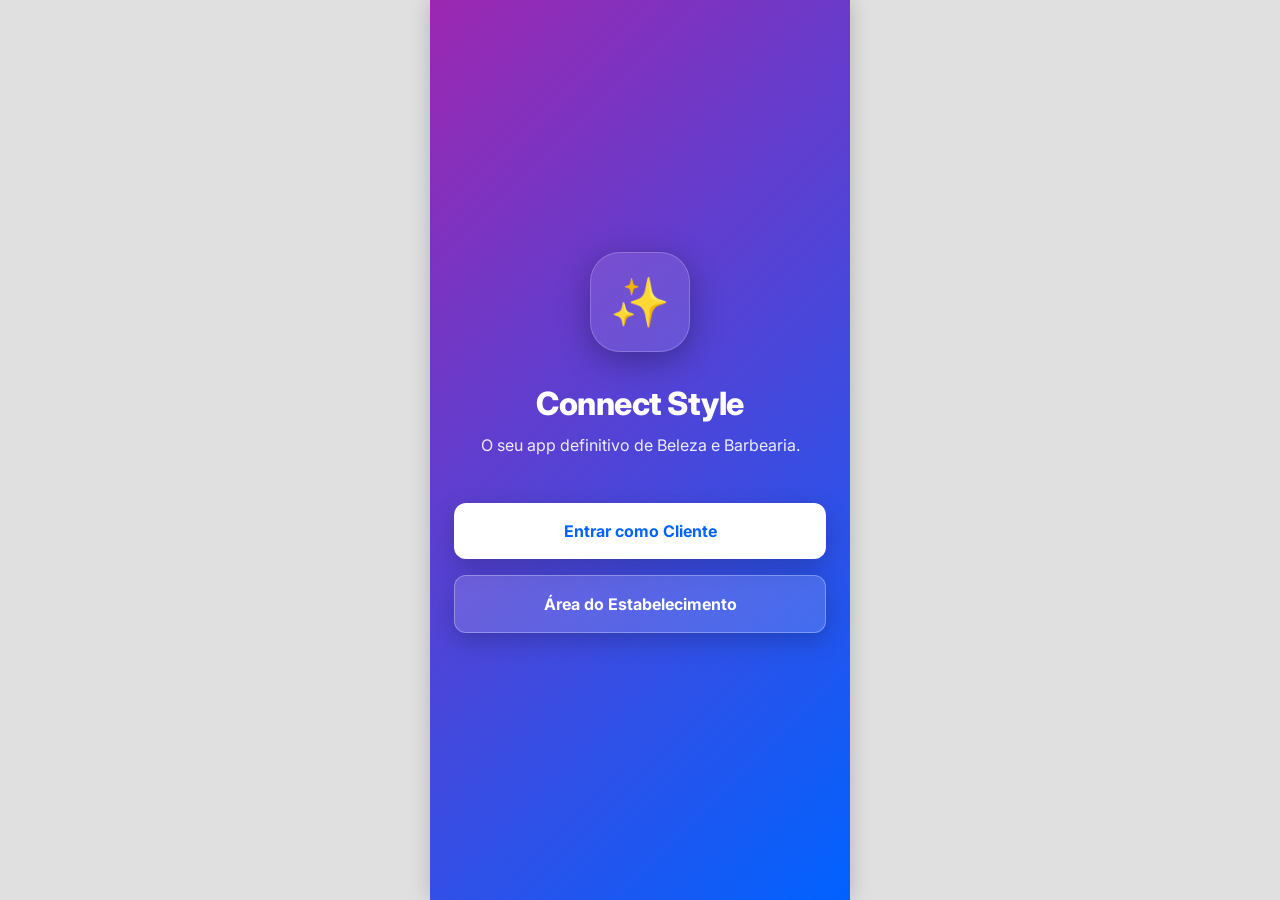
==== index.html @ c1eda9d4 "Rename barber.html to index.html" ====
<!DOCTYPE html>
<html lang="pt-BR">
<head>
    <meta charset="UTF-8">
    <meta name="viewport" content="width=device-width, initial-scale=1.0, maximum-scale=1.0, user-scalable=no">
    <title>Barber & Beauty Connect Pro</title>
    
    <link href="https://fonts.googleapis.com/css2?family=Inter:wght@400;500;600;700&display=swap" rel="stylesheet">
    <link href="https://fonts.googleapis.com/icon?family=Material+Icons+Outlined" rel="stylesheet">
    
    <style>
        /* RESET E VARIÁVEIS PREMIUM */
        * { margin: 0; padding: 0; box-sizing: border-box; font-family: 'Inter', sans-serif; -webkit-tap-highlight-color: transparent; }
        :root { 
            --primary-blue: #0062FF; 
            --primary-blue-dark: #004BCC; 
            --business-color: #9C27B0; 
            --business-color-dark: #7B1FA2;
            --success-color: #00C853;
            --warning-color: #FFAB00;
            --danger-color: #D32F2F;
            --background-gray: #F4F6F8; 
            --card-background: #FFFFFF; 
            --text-main: #1C2025; 
            --text-muted: #637381; 
            --star-yellow: #FFB400; 
            --border-color: #E5E8EB; 
            --bottom-nav-bg: #FFFFFF; 
            --shadow-sm: 0 4px 12px rgba(0,0,0,0.04); 
            --shadow-md: 0 8px 24px rgba(0,0,0,0.08);
            --radius-md: 12px;
            --radius-lg: 16px;
        }
        
        body { background-color: #e0e0e0; display: flex; justify-content: center; color: var(--text-main); overflow: hidden; }
        .app-container { width: 100%; max-width: 420px; height: 100vh; background-color: var(--background-gray); display: flex; flex-direction: column; position: relative; box-shadow: 0 0 20px rgba(0,0,0,0.2); overflow: hidden; }
        
        /* SISTEMA DE TELAS */
        .screen { display: none; flex: 1; overflow-y: auto; padding-bottom: 80px; flex-direction: column; }
        .screen.active { display: flex; animation: fadeIn 0.3s ease; }
        .screen.no-nav { padding-bottom: 0; } 

        @keyframes fadeIn { from { opacity: 0; transform: translateY(5px); } to { opacity: 1; transform: translateY(0); } }

        /* DEGRADÊ ANIMADO GERAL (Para telas de login) */
        .animated-bg {
            background: linear-gradient(-45deg, #0f2027, #203a43, #2c5364, #0062FF, #9C27B0);
            background-size: 400% 400%;
            animation: gradientBG 15s ease infinite;
        }
        @keyframes gradientBG { 0% { background-position: 0% 50%; } 50% { background-position: 100% 50%; } 100% { background-position: 0% 50%; } }

        /* COMPONENTES GLOBAIS */
        .header { background-color: var(--card-background); padding: 20px 16px 12px 16px; display: flex; justify-content: space-between; align-items: center; border-bottom: 1px solid var(--border-color); position: sticky; top: 0; z-index: 5; box-shadow: var(--shadow-sm); }
        .back-btn { background: none; border: none; font-size: 24px; color: var(--text-main); cursor: pointer; display: flex; align-items: center; transition: transform 0.2s; }
        .back-btn:active { transform: scale(0.9); }
        h1 { font-size: 24px; font-weight: 700; margin-bottom: 8px; letter-spacing: -0.5px; }
        h2 { font-size: 18px; font-weight: 700; letter-spacing: -0.3px; }
        p { font-size: 14px; color: var(--text-muted); }
        .section-container { margin: 16px; margin-bottom: 24px; }
        h3 { font-size: 16px; font-weight: 600; margin-bottom: 12px; color: var(--text-main); }

        /* FORMS E BOTÕES */
        .input-group { margin-bottom: 16px; }
        .input-group label { display: block; font-size: 13px; font-weight: 600; margin-bottom: 6px; color: var(--text-muted); }
        .input-field, select.input-field { width: 100%; padding: 14px 16px; border: 1.5px solid var(--border-color); border-radius: var(--radius-md); font-size: 15px; outline: none; transition: all 0.2s; background: var(--background-gray); color: var(--text-main); }
        .input-field:focus { border-color: var(--primary-blue); box-shadow: 0 0 0 4px rgba(0, 98, 255, 0.1); background: var(--card-background); }
        
        .btn-primary { background-color: var(--primary-blue); color: white; border: none; padding: 16px; border-radius: var(--radius-md); font-size: 16px; font-weight: 600; cursor: pointer; width: 100%; text-align: center; margin-top: 8px; transition: all 0.2s; box-shadow: 0 4px 12px rgba(0, 98, 255, 0.2); }
        .btn-primary:active { transform: scale(0.98); background-color: var(--primary-blue-dark); box-shadow: none; }
        .btn-primary:disabled { opacity: 0.6; pointer-events: none; box-shadow: none; }
        .btn-business { background-color: var(--business-color); box-shadow: 0 4px 12px rgba(156, 39, 176, 0.2); }
        .btn-business:active { background-color: var(--business-color-dark); }
        .btn-danger { background-color: var(--danger-color); color: white; border: none; padding: 14px; border-radius: var(--radius-md); font-weight: 600; width: 100%; margin-top: 8px; cursor: pointer;}
        .btn-success { background-color: var(--success-color); color: white; border: none; padding: 14px; border-radius: var(--radius-md); font-weight: 600; width: 100%; margin-top: 8px; cursor: pointer;}
        .btn-outline { background: transparent; color: var(--text-main); border: 1.5px solid var(--border-color); padding: 14px; border-radius: var(--radius-md); font-weight: 600; width: 100%; margin-top: 8px; cursor: pointer; display: flex; align-items: center; justify-content: center; gap: 8px; transition: background 0.2s; }
        .btn-outline:active { background: #f0f0f0; }
        
        .empty-state { text-align: center; padding: 48px 20px; color: var(--text-muted); background: var(--card-background); border-radius: var(--radius-lg); border: 1px dashed var(--border-color); }
        .empty-state .material-icons-outlined { font-size: 48px; margin-bottom: 16px; color: #B0BEC5; }

        /* TELAS DE AUTENTICAÇÃO */
        .auth-container { flex: 1; display: flex; flex-direction: column; justify-content: center; padding: 24px; }
        .auth-card { background: var(--card-background); padding: 32px 24px; border-radius: var(--radius-lg); box-shadow: var(--shadow-md); width: 100%; }
        .auth-header { padding: 24px 24px 0 24px; display: flex; align-items: center; }
        .blur-btn { background: rgba(255, 255, 255, 0.2); color: white !important; border-radius: 50%; width: 44px; height: 44px; display: flex; justify-content: center; align-items: center; backdrop-filter: blur(8px); border: 1px solid rgba(255,255,255,0.3); }
        
        .welcome-logo { width: 100px; height: 100px; background: rgba(255, 255, 255, 0.1); backdrop-filter: blur(10px); border-radius: 30px; display: flex; justify-content: center; align-items: center; font-size: 48px; margin-bottom: 32px; box-shadow: 0 8px 32px rgba(0,0,0,0.3); border: 1px solid rgba(255,255,255,0.2); animation: floatLogo 3s ease-in-out infinite; }
        @keyframes floatLogo { 0% { transform: translateY(0px); } 50% { transform: translateY(-15px); } 100% { transform: translateY(0px); } }
        
        @keyframes slideUpFade { from { opacity: 0; transform: translateY(20px); } to { opacity: 1; transform: translateY(0); } }
        .welcome-title { font-size: 32px; font-weight: 800; margin-bottom: 12px; color: white; opacity: 0; animation: slideUpFade 0.8s ease 0.2s forwards; }
        .welcome-subtitle { font-size: 16px; color: rgba(255,255,255,0.9); margin-bottom: 48px; opacity: 0; animation: slideUpFade 0.8s ease 0.4s forwards; }
        .welcome-btn { background: white; color: var(--primary-blue); border: none; padding: 18px; border-radius: var(--radius-md); font-size: 16px; font-weight: 700; width: 100%; margin-bottom: 16px; cursor: pointer; transition: transform 0.2s, box-shadow 0.2s; opacity: 0; animation: slideUpFade 0.8s ease 0.6s forwards; box-shadow: 0 8px 24px rgba(0,0,0,0.2); }
        .welcome-btn:active { transform: scale(0.96); box-shadow: none; }
        .welcome-btn.business { background: rgba(255,255,255,0.15); color: white; border: 1px solid rgba(255,255,255,0.3); backdrop-filter: blur(5px); animation-delay: 0.8s; }

        /* HOME SCREEN (CLIENTE) */
        .search-container { display: flex; align-items: center; background-color: var(--card-background); border-radius: var(--radius-md); padding: 10px 16px; margin: 16px; box-shadow: var(--shadow-sm); border: 1px solid var(--border-color); transition: border 0.2s; }
        .search-container:focus-within { border-color: var(--primary-blue); }
        #searchInput { flex: 1; border: none; outline: none; font-size: 15px; background: transparent; }
        
        .filters-scroll { display: flex; gap: 12px; overflow-x: auto; padding: 0 16px 8px 16px; margin-bottom: 16px; scroll-behavior: smooth; }
        .filters-scroll::-webkit-scrollbar { display: none; }
        .filter-chip { white-space: nowrap; background-color: var(--card-background); border: 1px solid var(--border-color); padding: 10px 20px; border-radius: 30px; font-size: 13px; font-weight: 600; cursor: pointer; color: var(--text-muted); transition: all 0.3s cubic-bezier(0.4, 0, 0.2, 1); box-shadow: var(--shadow-sm); }
        .filter-chip.active { background-color: var(--primary-blue); color: white; border-color: var(--primary-blue); box-shadow: 0 4px 10px rgba(0, 98, 255, 0.3); transform: translateY(-2px); }

        .list-card { display: flex; background-color: var(--card-background); border-radius: var(--radius-lg); overflow: hidden; box-shadow: var(--shadow-sm); cursor: pointer; border: 1px solid var(--border-color); margin-bottom: 16px; transition: transform 0.2s, box-shadow 0.2s; }
        .list-card:active { transform: scale(0.96); box-shadow: none; }
        .list-card-content { flex: 1; padding: 16px; display: flex; flex-direction: column; justify-content: space-between; }
        
        .badge { display: inline-block; padding: 4px 10px; border-radius: 6px; font-size: 11px; font-weight: 700; text-transform: uppercase; letter-spacing: 0.5px; }
        .badge.barbearia { background: #E3F2FD; color: #0D47A1; }
        .badge.salao { background: #FCE4EC; color: #880E4F; }
        .status-open { color: var(--success-color); font-weight: 700; font-size: 12px; display: flex; align-items: center; gap: 4px; }
        .status-closed { color: var(--danger-color); font-weight: 700; font-size: 12px; display: flex; align-items: center; gap: 4px; }
        
        .business-logo-thumb { width: 56px; height: 56px; border-radius: 12px; object-fit: cover; border: 1px solid var(--border-color); flex-shrink: 0; box-shadow: var(--shadow-sm); background: #eee; }

        /* PERFIL DO ESTABELECIMENTO E CARROSSEL */
        .portfolio-carousel { display: flex; overflow-x: auto; scroll-snap-type: x mandatory; height: 220px; background: linear-gradient(135deg, #1C2025 0%, #3A424A 100%); scroll-behavior: smooth; }
        .portfolio-carousel::-webkit-scrollbar { display: none; }
        .portfolio-slide { flex: 0 0 100%; width: 100%; height: 100%; position: relative; scroll-snap-align: start; }
        .portfolio-slide img { width: 100%; height: 100%; object-fit: cover; }
        .portfolio-empty { flex: 0 0 100%; display: flex; align-items: center; justify-content: center; color: rgba(255,255,255,0.8); }
        .swipe-hint { position: absolute; bottom: 32px; right: 8px; background: rgba(0,0,0,0.6); color: white; font-size: 10px; padding: 4px 8px; border-radius: 12px; font-weight: 600; letter-spacing: 0.5px; z-index: 3; }

        .perfil-info-box { background: var(--card-background); margin: -40px 16px 16px 16px; padding: 24px; border-radius: var(--radius-lg); box-shadow: var(--shadow-md); position: relative; z-index: 2; border: 1px solid var(--border-color); }
        .info-row { display: flex; align-items: flex-start; gap: 10px; margin-top: 12px; font-size: 14px; color: var(--text-muted); line-height: 1.4; }
        .info-row .material-icons-outlined { font-size: 18px; color: var(--primary-blue); margin-top: 2px; }
        .rating-box { display: flex; align-items: center; gap: 6px; font-size: 14px; font-weight: 700; color: var(--text-main); margin-top: 12px;}
        .rating-box .material-icons-outlined { color: var(--star-yellow); font-size: 20px; }

        .slots-scroll { display: flex; gap: 12px; overflow-x: auto; padding-bottom: 8px; scroll-behavior: smooth; margin-bottom: 16px; }
        .slots-scroll::-webkit-scrollbar { display: none; }
        .slot-card { flex: 0 0 auto; background: var(--card-background); border: 1.5px solid var(--border-color); border-radius: var(--radius-md); padding: 14px 16px; text-align: center; cursor: pointer; transition: all 0.2s; min-width: 90px; box-shadow: var(--shadow-sm); }
        .slot-card:active { transform: scale(0.95); }
        .slot-card.selected { border-color: var(--primary-blue); background: #F0F4FF; box-shadow: 0 4px 12px rgba(0, 98, 255, 0.15); transform: translateY(-2px); }
        .slot-card .slot-date { font-size: 12px; font-weight: 600; color: var(--text-muted); margin-bottom: 4px; transition: color 0.2s; }
        .slot-card.selected .slot-date { color: var(--primary-blue); }
        .slot-card .slot-time { font-size: 18px; font-weight: 700; color: var(--text-main); transition: color 0.2s; }
        .slot-card.selected .slot-time { color: var(--primary-blue); }

        .service-item { display: flex; justify-content: space-between; align-items: center; background: var(--card-background); padding: 18px; border-radius: var(--radius-md); margin-bottom: 12px; border: 2px solid var(--border-color); cursor: pointer; transition: all 0.2s; box-shadow: var(--shadow-sm); }
        .service-item:active { transform: scale(0.98); }
        .service-item.selected { border-color: var(--primary-blue); background-color: #F0F4FF; box-shadow: 0 4px 12px rgba(0, 98, 255, 0.1); } 
        .service-item .material-icons-outlined { color: var(--border-color); transition: color 0.2s; }
        .service-item.selected .material-icons-outlined { color: var(--primary-blue); }

        /* EDIÇÃO DE IMAGENS */
        .edit-portfolio-grid { display: grid; grid-template-columns: repeat(3, 1fr); gap: 8px; margin-top: 16px; }
        .edit-portfolio-item { position: relative; aspect-ratio: 1; border-radius: 8px; overflow: hidden; border: 1px solid var(--border-color); background: #eee; }
        .edit-portfolio-item img { width: 100%; height: 100%; object-fit: cover; }
        .edit-portfolio-item .btn-remove { position: absolute; top: 4px; right: 4px; background: var(--danger-color); color: white; border: none; border-radius: 50%; width: 24px; height: 24px; display: flex; align-items: center; justify-content: center; cursor: pointer; box-shadow: var(--shadow-sm); }

        /* AGENDAMENTOS */
        .agenda-card { background: var(--card-background); border: 1px solid var(--border-color); border-radius: var(--radius-md); padding: 16px; margin-bottom: 16px; box-shadow: var(--shadow-sm); transition: transform 0.2s; }
        .agenda-header { display: flex; justify-content: space-between; align-items: center; border-bottom: 1px solid var(--border-color); padding-bottom: 12px; margin-bottom: 12px; }
        .agenda-status { font-size: 11px; font-weight: 700; padding: 6px 10px; border-radius: 6px; text-transform: uppercase; letter-spacing: 0.5px; }
        .status-pendente { background: #FFF8E1; color: #F57F17; }
        .status-aceito { background: #E8F5E9; color: #1B5E20; }
        .status-recusado { background: #FFEBEE; color: #B71C1C; }
        .status-concluido { background: #F5F5F5; color: #424242; }

        /* SISTEMA DE CHAT */
        .chat-list-item { display: flex; align-items: center; gap: 16px; background: var(--card-background); padding: 16px; border-radius: var(--radius-md); border: 1px solid var(--border-color); margin-bottom: 12px; cursor: pointer; transition: all 0.2s; box-shadow: var(--shadow-sm); }
        .chat-list-item:active { transform: scale(0.98); }
        .chat-avatar { width: 50px; height: 50px; border-radius: 50%; background: var(--primary-blue); color: white; display: flex; align-items: center; justify-content: center; font-weight: bold; font-size: 20px; flex-shrink: 0; object-fit: cover;}
        
        .chat-messages-area { flex: 1; overflow-y: auto; padding: 16px; display: flex; flex-direction: column; gap: 12px; background: #E5DDD5; }
        .chat-bubble { max-width: 80%; padding: 12px 16px; border-radius: 16px; font-size: 14px; line-height: 1.4; position: relative; box-shadow: 0 1px 2px rgba(0,0,0,0.1); }
        .chat-bubble.sent { align-self: flex-end; background-color: #DCF8C6; color: #303030; border-bottom-right-radius: 4px; }
        .chat-bubble.received { align-self: flex-start; background-color: var(--card-background); color: var(--text-main); border-bottom-left-radius: 4px; }
        .chat-time { font-size: 10px; color: rgba(0,0,0,0.5); display: block; text-align: right; margin-top: 4px; }
        
        .chat-input-area { background: var(--card-background); padding: 12px 16px; border-top: 1px solid var(--border-color); display: flex; align-items: center; gap: 12px; }
        .chat-input { flex: 1; padding: 12px 16px; border-radius: 24px; border: 1px solid var(--border-color); outline: none; background: var(--background-gray); font-size: 15px; }
        .chat-send-btn { width: 48px; height: 48px; border-radius: 50%; background: var(--primary-blue); color: white; border: none; display: flex; align-items: center; justify-content: center; cursor: pointer; transition: transform 0.2s; flex-shrink: 0; }
        .chat-send-btn:active { transform: scale(0.9); }

        /* DASHBOARD EMPRESA - STATUS E RELATÓRIO */
        .dashboard-stats { display: grid; grid-template-columns: 1fr 1fr; gap: 12px; margin-bottom: 24px; }
        .stat-card { background: var(--card-background); padding: 16px; border-radius: var(--radius-lg); border: 1px solid var(--border-color); display: flex; flex-direction: column; justify-content: center; box-shadow: var(--shadow-sm); }
        .stat-card h3 { font-size: 22px; margin-bottom: 4px; font-weight: 700; color: var(--text-main); }
        .stat-card p { font-size: 11px; color: var(--text-muted); margin: 0; font-weight: 600; text-transform: uppercase; }
        .client-month-item { padding: 12px; border-bottom: 1px solid var(--border-color); display: flex; justify-content: space-between; align-items: center; }
        .client-month-item:last-child { border-bottom: none; }

        /* MODAL POP-UP (Para Lista de Clientes e Edição Perfil) */
        .modal-overlay { position: absolute; top: 0; left: 0; width: 100%; height: 100%; background: rgba(0,0,0,0.5); z-index: 100; display: none; align-items: flex-end; justify-content: center; }
        .modal-overlay.active { display: flex; animation: fadeInModalBg 0.3s ease; }
        .modal-content { background: var(--background-gray); width: 100%; max-height: 85%; border-radius: 24px 24px 0 0; display: flex; flex-direction: column; animation: slideUpModal 0.3s ease; }
        .modal-header { background: var(--card-background); padding: 20px 24px; border-bottom: 1px solid var(--border-color); display: flex; justify-content: space-between; align-items: center; border-radius: 24px 24px 0 0; }
        .modal-body { padding: 20px 16px; overflow-y: auto; flex: 1; }
        @keyframes fadeInModalBg { from { opacity: 0; } to { opacity: 1; } }
        @keyframes slideUpModal { from { transform: translateY(100%); } to { transform: translateY(0); } }

        /* PERFIL CLIENTE (NOVO FORMATO CENTRALIZADO COM FOTO) */
        .client-profile-header { 
            padding: 32px 20px; 
            background: var(--background-gray); 
            border-top: 1px solid var(--border-color); 
            border-bottom: 1px solid var(--border-color); 
            display: flex; 
            flex-direction: column; 
            align-items: center; 
            text-align: center;
            position: relative; 
        }
        .client-avatar { 
            width: 100px; 
            height: 100px; 
            background: linear-gradient(135deg, var(--primary-blue) 0%, #00C6FF 100%); 
            color: white; 
            border-radius: 50%; 
            display: inline-flex; 
            align-items: center; 
            justify-content: center; 
            font-size: 40px; 
            font-weight: bold; 
            margin-bottom: 16px; 
            box-shadow: var(--shadow-md); 
            overflow: hidden;
        }
        .client-avatar img {
            width: 100%;
            height: 100%;
            object-fit: cover;
        }
        .name-edit-wrapper {
            display: flex;
            align-items: center;
            gap: 8px;
            justify-content: center;
            margin-bottom: 4px;
        }
        
        /* BOTTOM NAV */
        .bottom-nav { position: absolute; bottom: 0; width: 100%; height: 70px; background-color: var(--bottom-nav-bg); display: none; justify-content: space-around; align-items: center; border-top: 1px solid var(--border-color); z-index: 10; padding-bottom: env(safe-area-inset-bottom); }
        .nav-item { display: flex; flex-direction: column; align-items: center; color: var(--text-muted); font-size: 11px; font-weight: 600; cursor: pointer; transition: color 0.3s ease; width: 64px; }
        .nav-item .material-icons-outlined { font-size: 26px; margin-bottom: 4px; transition: transform 0.2s cubic-bezier(0.175, 0.885, 0.32, 1.275); }
        .nav-item.active { color: var(--primary-blue); }
        .nav-item.active .material-icons-outlined { transform: translateY(-4px) scale(1.1); }
        
        .client-nav.active-nav { display: flex; }
        .business-nav.active-nav { display: flex; }
        .business-nav .nav-item.active { color: var(--business-color); }
    </style>
</head>
<body>
    <div class="app-container">

        <div id="screen-login-choice" class="screen active no-nav animated-bg">
            <div style="flex:1; display:flex; flex-direction:column; justify-content:center; align-items:center; padding:24px; text-align:center;">
                <div class="welcome-logo">✨</div>
                <h1 class="welcome-title">Connect Style</h1>
                <p class="welcome-subtitle">O seu app definitivo de Beleza e Barbearia.</p>
                <button class="welcome-btn" onclick="navigate('login-client')">Entrar como Cliente</button>
                <button class="welcome-btn business" onclick="navigate('login-business')">Área do Estabelecimento</button>
            </div>
        </div>

        <div id="screen-login-client" class="screen no-nav animated-bg">
            <div class="auth-header">
                <button class="back-btn blur-btn" onclick="navigate('login-choice')"><span class="material-icons-outlined">arrow_back</span></button>
            </div>
            <div class="auth-container">
                <div class="auth-card">
                    <h1 style="color: var(--primary-blue);">Login Cliente</h1>
                    <p style="margin-bottom: 24px;">Acesse para agendar seu horário.</p>
                    <div class="input-group"><label>E-mail</label><input type="email" id="loginClientEmail" class="input-field" placeholder="seu@email.com"></div>
                    <div class="input-group"><label>Senha</label><input type="password" id="loginClientPass" class="input-field" placeholder="••••••••"></div>
                    <button class="btn-primary" style="margin-top: 16px;" onclick="authClient()">Entrar na minha conta</button>
                    <div style="text-align: center; margin-top: 24px; color: var(--primary-blue); font-weight: 600; cursor: pointer;" onclick="navigate('register-client')">Ainda não tem conta? Cadastre-se</div>
                </div>
            </div>
        </div>

        <div id="screen-register-client" class="screen no-nav animated-bg">
            <div class="auth-header">
                <button class="back-btn blur-btn" onclick="navigate('login-client')"><span class="material-icons-outlined">arrow_back</span></button>
            </div>
            <div class="auth-container">
                <div class="auth-card">
                    <h1 style="color: var(--primary-blue);">Novo Cliente</h1>
                    <div class="input-group" style="margin-bottom:12px;"><label>Nome Completo</label><input type="text" id="regClientName" class="input-field"></div>
                    <div class="input-group" style="margin-bottom:12px;"><label>E-mail</label><input type="email" id="regClientEmail" class="input-field"></div>
                    <div class="input-group" style="margin-bottom:12px;"><label>WhatsApp</label><input type="tel" id="regClientPhone" class="input-field" placeholder="(00) 00000-0000"></div>
                    <div class="input-group" style="margin-bottom:12px;"><label>Senha</label><input type="password" id="regClientPass" class="input-field"></div>
                    <button class="btn-primary" style="margin-top: 16px;" onclick="registerClient()">Concluir Cadastro</button>
                </div>
            </div>
        </div>

        <div id="screen-login-business" class="screen no-nav animated-bg">
            <div class="auth-header">
                <button class="back-btn blur-btn" onclick="navigate('login-choice')"><span class="material-icons-outlined">arrow_back</span></button>
            </div>
            <div class="auth-container">
                <div class="auth-card">
                    <h1 style="color: var(--business-color);">Painel Empresa</h1>
                    <p style="margin-bottom: 24px;">Gerencie sua agenda e serviços.</p>
                    <div class="input-group"><label>E-mail do Estabelecimento</label><input type="email" id="loginBusEmail" class="input-field" placeholder="contato@empresa.com"></div>
                    <div class="input-group"><label>Senha</label><input type="password" id="loginBusPass" class="input-field" placeholder="••••••••"></div>
                    <button class="btn-primary btn-business" style="margin-top: 16px;" onclick="authBusiness()">Acessar Painel</button>
                    <div style="text-align: center; margin-top: 24px; color: var(--business-color); font-weight: 600; cursor: pointer;" onclick="navigate('register-business')">Cadastrar Meu Negócio</div>
                </div>
            </div>
        </div>

        <div id="screen-register-business" class="screen no-nav animated-bg">
            <div class="auth-header">
                <button class="back-btn blur-btn" onclick="navigate('login-business')"><span class="material-icons-outlined">arrow_back</span></button>
            </div>
            <div class="auth-container">
                <div class="auth-card" style="padding: 24px;">
                    <h1 style="color: var(--business-color); font-size:22px;">Nova Empresa</h1>
                    <div class="input-group" style="margin-bottom:12px;">
                        <label>Tipo</label>
                        <select id="regBusType" class="input-field"><option value="barbearia">Barbearia</option><option value="salao">Salão de Beleza</option></select>
                    </div>
                    <div class="input-group" style="margin-bottom:12px;"><label>Nome do Local</label><input type="text" id="regBusName" class="input-field"></div>
                    <div class="input-group" style="margin-bottom:12px;"><label>E-mail Profissional</label><input type="email" id="regBusEmail" class="input-field"></div>
                    <div class="input-group" style="margin-bottom:12px;"><label>WhatsApp</label><input type="tel" id="regBusPhone" class="input-field"></div>
                    <div class="input-group" style="margin-bottom:12px;"><label>Senha</label><input type="password" id="regBusPass" class="input-field"></div>
                    <button class="btn-primary btn-business" style="margin-top: 16px;" onclick="registerBusiness()">Cadastrar e Iniciar</button>
                </div>
            </div>
        </div>

        <div id="screen-home" class="screen">
            <header class="header">
                <div>
                    <h2 id="homeClientName">Olá</h2>
                    <p style="margin-top: 2px;">Encontre seu estilo hoje</p>
                </div>
                <div style="width: 44px; height: 44px; background: #F0F4FF; color: var(--primary-blue); border-radius: 50%; display: flex; align-items: center; justify-content: center; cursor: pointer; transition: background 0.2s; overflow: hidden;" id="homeClientAvatarBox" onclick="navigate('profile-client', 'client')">
                    <span class="material-icons-outlined">person</span>
                </div>
            </header>
            <div class="search-container">
                <span class="material-icons-outlined" style="color: var(--text-muted); margin-right: 12px;">search</span>
                <input type="text" id="searchInput" placeholder="Buscar salão ou barbearia..." onkeyup="renderClientHome()">
            </div>
            <div class="filters-scroll">
                <button class="filter-chip active" onclick="setCategoryFilter('todos', this)">Todos</button>
                <button class="filter-chip" onclick="setCategoryFilter('barbearia', this)">Barbearias</button>
                <button class="filter-chip" onclick="setCategoryFilter('salao', this)">Salões de Beleza</button>
            </div>
            <section class="section-container">
                <div class="barbershop-list" id="dynamicClientList"></div>
            </section>
        </div>

        <div id="screen-perfil" class="screen">
            <header class="header" style="box-shadow: none;">
                <button class="back-btn" onclick="navigate('home', 'client')"><span class="material-icons-outlined">arrow_back</span></button>
                <h2 id="viewProfHeaderTitle">Perfil</h2>
                <div style="width: 24px;"></div>
            </header>
            
            <div style="position: relative;">
                <div class="portfolio-carousel" id="viewProfCarousel"></div>
            </div>

            <div class="perfil-info-box">
                <div style="display: flex; justify-content: space-between; align-items: flex-start;">
                    <div>
                        <span id="viewProfBadge" class="badge">Tipo</span>
                        <h2 id="viewProfName" style="margin: 6px 0 0 0; font-size: 22px;">Nome</h2>
                    </div>
                    <div id="viewProfStatusBox"></div>
                </div>
                <div class="rating-box" id="viewProfRating"></div>
                <p id="viewProfDesc" style="margin-top: 16px; font-size: 14px; line-height: 1.5;"></p>
                
                <div style="margin-top: 20px; padding-top: 16px; border-top: 1px solid var(--border-color);">
                    <div class="info-row">
                        <span class="material-icons-outlined">call</span>
                        <span id="viewProfPhone">Não informado</span>
                    </div>
                    <div class="info-row">
                        <span class="material-icons-outlined">location_on</span>
                        <span id="viewProfAddress">Endereço não informado</span>
                    </div>
                </div>

                <button class="btn-outline" style="margin-top: 20px; color: var(--primary-blue); border-color: var(--primary-blue);" onclick="startChatFromProfile()">
                    <span class="material-icons-outlined">chat</span> Conversar no Chat
                </button>
            </div>

            <section class="section-container">
                <h3 style="font-size: 18px;">Horários Disponíveis</h3>
                <p style="font-size: 12px; color: var(--text-muted); margin-bottom: 12px;">Deslize e selecione um horário</p>
                <div id="viewProfSlots" class="slots-scroll"></div>

                <h3 style="font-size: 18px; margin-top: 24px;">Serviços Disponíveis</h3>
                <div id="viewProfServices"></div>
                
                <button id="btnAgendar" class="btn-primary" disabled onclick="finalizarAgendamento()" style="margin-top: 24px; padding: 18px; font-size: 18px;">
                    Selecione Horário e Serviço
                </button>
            </section>
        </div>

        <div id="screen-agenda-client" class="screen">
            <header class="header"><h2>Meus Agendamentos</h2></header>
            <section class="section-container" id="clientAgendaList"></section>
        </div>

        <div id="screen-chat-list" class="screen">
            <header class="header"><h2>Mensagens</h2></header>
            <section class="section-container" id="chatListContainer"></section>
        </div>

        <div id="screen-chat-view" class="screen no-nav">
            <header class="header">
                <button class="back-btn" onclick="closeChatView()"><span class="material-icons-outlined">arrow_back</span></button>
                <h2 id="chatActiveName">Nome</h2>
                <div style="width: 24px;"></div>
            </header>
            <div class="chat-messages-area" id="chatMessagesArea"></div>
            <div class="chat-input-area">
                <input type="text" id="chatInputText" class="chat-input" placeholder="Digite uma mensagem...">
                <button class="chat-send-btn" onclick="sendMessage()"><span class="material-icons-outlined">send</span></button>
            </div>
        </div>

        <div id="screen-profile-client" class="screen">
            <header class="header" style="justify-content: center; border-bottom: none; box-shadow: none;">
                <h2 style="font-size: 18px; text-align: center; width: 100%;">Minha Conta</h2>
            </header>
            
            <div class="client-profile-header">
                <div class="client-avatar" id="clientProfileAvatar">M</div>
                
                <div class="name-edit-wrapper">
                    <h2 id="clientProfileName" style="font-size: 22px; font-weight: 700; color: var(--text-main); margin: 0;">Nome</h2>
                    <button onclick="openClientEditModal()" style="background: transparent; border: none; cursor: pointer; color: var(--primary-blue); padding: 4px; display: flex; align-items: center; transition: transform 0.2s;">
                        <span class="material-icons-outlined" style="font-size: 20px;">edit</span>
                    </button>
                </div>
                
                <p id="clientProfileEmail" style="color: var(--primary-blue); font-size: 13px; margin-bottom: 4px;">Email</p>
                <p id="clientProfilePhone" style="color: var(--text-main); font-size: 13px; font-weight: 600;">Não cadastrado</p>
            </div>
            
            <section class="section-container" style="margin-top: 24px;">
                <h3 style="margin-bottom: 16px; font-size: 16px;">Configurações</h3>
                <button class="btn-outline" style="color: var(--danger-color); border-color: #ffcdd2; background: #fff5f5; justify-content: center; width: 100%; border-radius: 8px; font-weight: 600;" onclick="fixAppData()">
                    <span class="material-icons-outlined" style="font-size: 20px; margin-right: 4px;">build</span> Resetar / Corrigir App
                </button>
                <button class="btn-danger" style="margin-top: 16px; background: #D32F2F; border-radius: 8px; font-weight: 600;" onclick="logout()">Sair da Conta</button>
            </section>
        </div>

        <div id="clientEditModal" class="modal-overlay" onclick="closeClientEditModal(event)">
            <div class="modal-content" onclick="event.stopPropagation()">
                <div class="modal-header">
                    <h3 style="margin:0;">Editar Perfil</h3>
                    <button class="back-btn" onclick="closeClientEditModal()"><span class="material-icons-outlined">close</span></button>
                </div>
                <div class="modal-body">
                    <div class="input-group">
                        <label>Foto de Perfil (URL)</label>
                        <input type="text" id="editClientPhoto" class="input-field" placeholder="Cole o link da imagem (opcional)">
                    </div>
                    <div class="input-group"><label>Nome Completo</label><input type="text" id="editClientName" class="input-field"></div>
                    <div class="input-group"><label>E-mail</label><input type="email" id="editClientEmail" class="input-field"></div>
                    <div class="input-group"><label>Telefone / WhatsApp</label><input type="tel" id="editClientPhone" class="input-field" placeholder="(00) 00000-0000"></div>
                    <div class="input-group"><label>Nova Senha (opcional)</label><input type="password" id="editClientPass" class="input-field" placeholder="Deixe em branco para não alterar"></div>
                    <button class="btn-primary" style="margin-top: 16px;" onclick="saveClientProfile()">Salvar Alterações</button>
                </div>
            </div>
        </div>

        <div id="screen-business-home" class="screen">
            <header class="header">
                <div>
                    <h2 style="color: var(--business-color);">Painel</h2>
                    <p id="dashBusName">Empresa</p>
                </div>
                <button class="back-btn" style="color: var(--danger-color);" onclick="logout()">
                    <span class="material-icons-outlined">exit_to_app</span>
                </button>
            </header>
            <section class="section-container">
                
                <div style="background: var(--card-background); padding: 20px; border-radius: var(--radius-lg); border: 1px solid var(--border-color); display: flex; justify-content: space-between; align-items: center; margin-bottom: 24px; box-shadow: var(--shadow-sm);">
                    <div>
                        <h3 style="margin: 0; font-size: 18px;">Status da Loja</h3>
                        <p style="font-size: 13px; margin-top: 4px; font-weight: 600;" id="dashStatusText">Atualmente Fechado</p>
                    </div>
                    <button id="btnToggleStatus" class="btn-outline" style="width: auto; margin: 0; padding: 10px 20px;" onclick="toggleBusinessStatus()">Abrir</button>
                </div>

                <div style="display:flex; justify-content:space-between; align-items:center; margin-bottom: 16px;">
                    <h3 style="margin:0;">Relatório de Desempenho</h3>
                    <input type="month" id="reportMonth" class="input-field" style="padding: 8px; width: auto; font-size: 13px;" onchange="updateBusinessDashboardUI()">
                </div>

                <div class="dashboard-stats" style="grid-template-columns: 1fr 1fr; gap: 12px; margin-bottom: 24px;">
                    <div class="stat-card" style="padding: 16px;">
                        <span class="material-icons-outlined" style="color: var(--primary-blue); margin-bottom: 8px; font-size: 28px;">today</span>
                        <h3 id="dashApptsToday" style="font-size: 22px;">0</h3>
                        <p>Agendamentos Hoje</p>
                    </div>
                    <div class="stat-card" style="padding: 16px;">
                        <span class="material-icons-outlined" style="color: var(--success-color); margin-bottom: 8px; font-size: 28px;">payments</span>
                        <h3 id="dashEarnings" style="font-size: 22px; color: var(--success-color);">R$ 0,00</h3>
                        <p>Ganhos do Mês</p>
                    </div>
                    <div class="stat-card" style="padding: 16px;">
                        <span class="material-icons-outlined" style="color: var(--business-color); margin-bottom: 8px; font-size: 28px;">groups</span>
                        <h3 id="dashClientCount" style="font-size: 22px;">0</h3>
                        <p>Clientes no Mês</p>
                    </div>
                    <div class="stat-card" style="padding: 16px;">
                        <span class="material-icons-outlined" style="color: var(--star-yellow); margin-bottom: 8px; font-size: 28px;">star</span>
                        <h3 id="dashRating" style="font-size: 22px;">0.0</h3>
                        <p>Avaliação Média</p>
                    </div>
                </div>

                <div style="display:flex; justify-content:space-between; align-items:center; margin-bottom: 12px; margin-top: 24px;">
                    <h3 style="margin:0;">Lista de Clientes</h3>
                </div>
                <button id="btnVerClientes" class="btn-outline" style="color: var(--primary-blue); border-color: var(--primary-blue); margin-bottom: 32px;" onclick="openClientModal()">
                    <span class="material-icons-outlined">format_list_bulleted</span> Ver Clientes do Mês
                </button>

                <button class="btn-primary btn-business" style="padding: 18px;" onclick="navigate('edit-business', 'business')">
                    <span class="material-icons-outlined" style="vertical-align: middle; margin-right: 8px;">edit</span>
                    Editar Perfil, Galeria e Horários
                </button>
            </section>
        </div>

        <div id="clientListModal" class="modal-overlay" onclick="closeClientModal(event)">
            <div class="modal-content" onclick="event.stopPropagation()">
                <div class="modal-header">
                    <h3 style="margin:0;">Clientes do Mês Selecionado</h3>
                    <button class="back-btn" onclick="closeClientModal()"><span class="material-icons-outlined">close</span></button>
                </div>
                <div class="modal-body" id="dashboardClientList">
                    </div>
            </div>
        </div>

        <div id="screen-agenda-business" class="screen">
            <header class="header"><h2 style="color: var(--business-color);">Agenda e Pedidos</h2></header>
            <section class="section-container" id="businessAgendaList"></section>
        </div>

        <div id="screen-edit-business" class="screen">
            <header class="header">
                <button class="back-btn" onclick="navigate('business-home', 'business')"><span class="material-icons-outlined">arrow_back</span></button>
                <h2 style="color: var(--business-color);">Editar Loja</h2>
                <div style="width: 24px;"></div>
            </header>
            <section class="section-container">
                <div class="input-group"><label>URL da Logo (Imagem)</label><input type="text" id="editBusLogo" class="input-field" placeholder="Link para a imagem da logo"></div>
                <div class="input-group"><label>Nome do Estabelecimento</label><input type="text" id="editBusName" class="input-field"></div>
                <div class="input-group"><label>Telefone / WhatsApp</label><input type="tel" id="editBusPhone" class="input-field"></div>
                <div class="input-group"><label>Endereço Completo</label><input type="text" id="editBusAddress" class="input-field" placeholder="Rua, Número, Bairro"></div>
                <div class="input-group"><label>Descrição Curta</label><input type="text" id="editBusDesc" class="input-field"></div>
                <button class="btn-primary btn-business" onclick="saveBusinessEdits()">Salvar Informações</button>

                <h3 style="margin-top: 40px; border-top: 1px solid var(--border-color); padding-top: 24px;">Gerenciar Horários Disponíveis</h3>
                <div style="display:flex; gap:12px; margin-bottom: 12px;">
                    <input type="date" id="newSlotDate" class="input-field" style="flex:1;">
                    <input type="time" id="newSlotTime" class="input-field" style="flex:1;">
                </div>
                <button class="btn-outline" style="color: var(--business-color); border-color: var(--business-color);" onclick="addSlot()">+ Adicionar Horário</button>
                <div id="editProfSlotsList" style="display: flex; gap: 8px; flex-wrap: wrap; margin-top: 16px;"></div>

                <h3 style="margin-top: 40px; border-top: 1px solid var(--border-color); padding-top: 24px;">Imagens do Local (Carrossel)</h3>
                <div style="display:flex; gap:12px; margin-bottom: 12px;">
                    <input type="text" id="newImageUrl" class="input-field" placeholder="Cole o Link (URL) da Imagem" style="flex:1;">
                </div>
                <button class="btn-outline" style="color: var(--business-color); border-color: var(--business-color);" onclick="addPortfolioImage()">+ Adicionar Imagem</button>
                <div class="edit-portfolio-grid" id="editProfImagesList"></div>

                <h3 style="margin-top: 40px; border-top: 1px solid var(--border-color); padding-top: 24px;">Novo Serviço</h3>
                <div style="display:flex; gap:12px; margin-bottom: 12px;">
                    <input type="text" id="newServName" class="input-field" placeholder="Ex: Corte" style="flex:2;">
                    <input type="number" id="newServPrice" class="input-field" placeholder="Valor" style="flex:1;">
                </div>
                <button class="btn-outline" style="color: var(--business-color); border-color: var(--business-color);" onclick="addService()">+ Adicionar Serviço</button>
                <div id="editProfServicesList" style="margin-top: 16px;"></div>
            </section>
        </div>

        <nav class="bottom-nav client-nav" id="nav-client">
            <div id="nav-item-home" class="nav-item active" onclick="navigate('home', 'client')">
                <span class="material-icons-outlined">home</span><span>Início</span>
            </div>
            <div id="nav-item-agenda" class="nav-item" onclick="navigate('agenda-client', 'client')">
                <span class="material-icons-outlined">calendar_today</span><span>Agenda</span>
            </div>
            <div id="nav-item-chat" class="nav-item" onclick="navigate('chat-list', 'client')">
                <span class="material-icons-outlined">chat</span><span>Chat</span>
            </div>
            <div id="nav-item-profile" class="nav-item" onclick="navigate('profile-client', 'client')">
                <span class="material-icons-outlined">person</span><span>Perfil</span>
            </div>
        </nav>

        <nav class="bottom-nav business-nav" id="nav-business">
            <div id="nav-bus-home" class="nav-item active" onclick="navigate('business-home', 'business')">
                <span class="material-icons-outlined">dashboard</span><span>Painel</span>
            </div>
            <div id="nav-bus-agenda" class="nav-item" onclick="navigate('agenda-business', 'business')">
                <span class="material-icons-outlined">event_note</span><span>Agenda</span>
            </div>
            <div id="nav-bus-chat" class="nav-item" onclick="navigate('chat-list', 'business')">
                <span class="material-icons-outlined">chat</span><span>Chat</span>
            </div>
            <div class="nav-item" onclick="navigate('edit-business', 'business')">
                <span class="material-icons-outlined">store</span><span>Loja</span>
            </div>
        </nav>

    </div>

    <script>
        let clientsDB = [], businessDB = [], appointmentsDB = [], messagesDB = [];
        
        try {
            clientsDB = JSON.parse(localStorage.getItem('db_clients')) || [];
            businessDB = JSON.parse(localStorage.getItem('db_businesses')) || [];
            appointmentsDB = JSON.parse(localStorage.getItem('db_appointments')) || [];
            messagesDB = JSON.parse(localStorage.getItem('db_messages')) || [];
        } catch(e) {
            console.error("DB Error", e);
            localStorage.clear();
        }
        
        let loggedClient = null;
        let loggedBusiness = null;
        let selectedServices = []; 
        let selectedSlotId = null; 
        let currentFilter = 'todos';
        let currentViewedBusinessId = null;

        let activeChatClientId = null;
        let activeChatBusinessId = null;
        let previousScreenForChat = 'home';

        function fixAppData() {
            if(confirm("Deseja apagar todos os dados do aplicativo para resetar?")) {
                localStorage.clear(); location.reload();
            }
        }

        // --- NAVEGAÇÃO ---
        function navigate(screenId, userType = null) {
            document.querySelectorAll('.screen').forEach(s => s.classList.remove('active'));
            document.getElementById('screen-' + screenId).classList.add('active');
            
            const navClient = document.getElementById('nav-client');
            const navBusiness = document.getElementById('nav-business');
            navClient.classList.remove('active-nav');
            navBusiness.classList.remove('active-nav');

            if (userType === 'client' && loggedClient) {
                navClient.classList.add('active-nav');
                document.querySelectorAll('.client-nav .nav-item').forEach(n => n.classList.remove('active'));
                
                if(screenId === 'home') { 
                    document.getElementById('nav-item-home').classList.add('active'); 
                    document.getElementById('homeClientName').innerText = `Olá, ${loggedClient.name.split(' ')[0]}`; 
                    
                    // Avatar na Home
                    const homeAvatar = document.getElementById('homeClientAvatarBox');
                    if(loggedClient.photo && loggedClient.photo.trim() !== "") {
                        homeAvatar.innerHTML = `<img src="${loggedClient.photo}" style="width:100%; height:100%; object-fit:cover;">`;
                    } else {
                        homeAvatar.innerHTML = `<span class="material-icons-outlined">person</span>`;
                    }
                    
                    renderClientHome(); 
                }
                if(screenId === 'agenda-client') { document.getElementById('nav-item-agenda').classList.add('active'); renderClientAgenda(); }
                if(screenId === 'chat-list') { document.getElementById('nav-item-chat').classList.add('active'); renderChatList(); }
                if(screenId === 'profile-client') { 
                    document.getElementById('nav-item-profile').classList.add('active'); 
                    
                    // Renderiza Avatar Centralizado com ou sem foto
                    const avatarEl = document.getElementById('clientProfileAvatar');
                    if(loggedClient.photo && loggedClient.photo.trim() !== "") {
                        avatarEl.innerHTML = `<img src="${loggedClient.photo}">`;
                        avatarEl.style.background = "transparent";
                    } else {
                        avatarEl.innerHTML = loggedClient.name.charAt(0).toUpperCase();
                        avatarEl.style.background = "linear-gradient(135deg, var(--primary-blue) 0%, #00C6FF 100%)";
                    }

                    document.getElementById('clientProfileName').innerText = loggedClient.name; 
                    document.getElementById('clientProfileEmail').innerText = loggedClient.email; 
                    document.getElementById('clientProfilePhone').innerText = loggedClient.phone || "Não cadastrado"; 
                }
            } else if (userType === 'business' && loggedBusiness) {
                navBusiness.classList.add('active-nav');
                document.querySelectorAll('.business-nav .nav-item').forEach(n => n.classList.remove('active'));
                
                if(screenId === 'business-home') { document.getElementById('nav-bus-home').classList.add('active'); updateBusinessDashboardUI(); }
                if(screenId === 'agenda-business') { document.getElementById('nav-bus-agenda').classList.add('active'); renderBusinessAgenda(); }
                if(screenId === 'chat-list') { document.getElementById('nav-bus-chat').classList.add('active'); renderChatList(); }
                if(screenId === 'edit-business') loadEditScreen();
            }
        }

        // --- AUTH E EDIÇÃO CLIENTE ---
        function registerClient() {
            const name = document.getElementById('regClientName').value.trim();
            const email = document.getElementById('regClientEmail').value.trim();
            const phone = document.getElementById('regClientPhone').value.trim();
            const pass = document.getElementById('regClientPass').value;
            if(!name || !email || !pass) return alert("Preencha campos obrigatórios!");
            if(clientsDB.find(c => c.email === email)) return alert("E-mail em uso!");
            const newClient = { id: Date.now().toString(), name, email, phone, pass, photo: "" };
            clientsDB.push(newClient); localStorage.setItem('db_clients', JSON.stringify(clientsDB));
            loggedClient = newClient; navigate('home', 'client');
        }

        function authClient() {
            const email = document.getElementById('loginClientEmail').value.trim();
            const pass = document.getElementById('loginClientPass').value;
            const client = clientsDB.find(c => c.email === email && c.pass === pass);
            if(client) { loggedClient = client; navigate('home', 'client'); } 
            else alert("Credenciais inválidas.");
        }

        // Lógica do Modal de Edição do Cliente
        function openClientEditModal() {
            document.getElementById('editClientPhoto').value = loggedClient.photo || "";
            document.getElementById('editClientName').value = loggedClient.name;
            document.getElementById('editClientEmail').value = loggedClient.email;
            document.getElementById('editClientPhone').value = loggedClient.phone || "";
            document.getElementById('editClientPass').value = ""; // Limpa para segurança
            document.getElementById('clientEditModal').classList.add('active');
        }
        
        function closeClientEditModal(e) {
            if(e && e.target !== document.getElementById('clientEditModal') && e.type !== 'click') return; 
            document.getElementById('clientEditModal').classList.remove('active');
        }

        function saveClientProfile() {
            const photo = document.getElementById('editClientPhoto').value.trim();
            const name = document.getElementById('editClientName').value.trim();
            const email = document.getElementById('editClientEmail').value.trim();
            const phone = document.getElementById('editClientPhone').value.trim();
            const pass = document.getElementById('editClientPass').value;

            if(!name || !email) return alert("Nome e e-mail são obrigatórios.");

            if(email !== loggedClient.email && clientsDB.find(c => c.email === email)) {
                return alert("Este e-mail já está em uso.");
            }

            loggedClient.photo = photo;
            loggedClient.name = name;
            loggedClient.email = email;
            loggedClient.phone = phone;
            if(pass) loggedClient.pass = pass;

            const index = clientsDB.findIndex(c => c.id === loggedClient.id);
            if(index !== -1) {
                clientsDB[index] = loggedClient;
                localStorage.setItem('db_clients', JSON.stringify(clientsDB));
            }

            closeClientEditModal();
            navigate('profile-client', 'client'); // Recarrega tela
            alert("Perfil atualizado com sucesso!");
        }

        function registerBusiness() {
            const type = document.getElementById('regBusType').value;
            const name = document.getElementById('regBusName').value.trim();
            const email = document.getElementById('regBusEmail').value.trim();
            const phone = document.getElementById('regBusPhone').value.trim();
            const pass = document.getElementById('regBusPass').value;
            if(!name || !email || !pass) return alert("Preencha obrigatórios!");
            if(businessDB.find(b => b.email === email)) return alert("E-mail em uso!");
            const newBus = { id: Date.now().toString(), type, name, email, phone, pass, description: "", address: "", logo: "", services: [], portfolio: [], availableSlots: [], isOpen: true };
            businessDB.push(newBus); localStorage.setItem('db_businesses', JSON.stringify(businessDB));
            loggedBusiness = newBus; navigate('business-home', 'business');
        }

        function authBusiness() {
            const email = document.getElementById('loginBusEmail').value.trim();
            const pass = document.getElementById('loginBusPass').value;
            const bus = businessDB.find(b => b.email === email && b.pass === pass);
            if(bus) { 
                if(!bus.portfolio) bus.portfolio = []; if(!bus.logo) bus.logo = ""; if(!bus.availableSlots) bus.availableSlots = []; 
                loggedBusiness = bus; navigate('business-home', 'business'); 
            } else alert("Credenciais inválidas.");
        }

        function logout() { loggedClient = null; loggedBusiness = null; navigate('login-choice'); }

        // --- SISTEMA DE CHAT ---
        function renderChatList() {
            const container = document.getElementById('chatListContainer'); container.innerHTML = ''; let groupedChats = {};
            if(loggedClient) {
                messagesDB.filter(m => m.clientId === loggedClient.id).forEach(m => { if(!groupedChats[m.businessId]) groupedChats[m.businessId] = []; groupedChats[m.businessId].push(m); });
                if(Object.keys(groupedChats).length === 0) { container.innerHTML = '<div class="empty-state"><span class="material-icons-outlined">chat_bubble_outline</span><p>Nenhuma conversa iniciada.</p></div>'; return; }
                for(let busId in groupedChats) {
                    let bus = businessDB.find(b => b.id === busId); if(!bus) continue;
                    let msgs = groupedChats[busId]; let lastMsg = msgs[msgs.length - 1];
                    let avatar = bus.logo ? `<img src="${bus.logo}" class="chat-avatar">` : `<div class="chat-avatar" style="background:var(--business-color);">${bus.name.charAt(0).toUpperCase()}</div>`;
                    container.innerHTML += `<div class="chat-list-item" onclick="openChatView('${loggedClient.id}', '${bus.id}', '${bus.name.replace(/'/g, "\\'")}', 'chat-list')">${avatar}<div style="flex:1;"><div style="display:flex; justify-content:space-between; margin-bottom:4px;"><strong style="font-size:15px;">${bus.name}</strong><span style="font-size:11px; color:var(--text-muted);">${lastMsg.time}</span></div><p style="font-size:13px; color:var(--text-muted); white-space:nowrap; overflow:hidden; text-overflow:ellipsis;">${lastMsg.text}</p></div></div>`;
                }
            } else if(loggedBusiness) {
                messagesDB.filter(m => m.businessId === loggedBusiness.id).forEach(m => { if(!groupedChats[m.clientId]) groupedChats[m.clientId] = []; groupedChats[m.clientId].push(m); });
                if(Object.keys(groupedChats).length === 0) { container.innerHTML = '<div class="empty-state"><span class="material-icons-outlined">chat_bubble_outline</span><p>Sua caixa de entrada está vazia.</p></div>'; return; }
                for(let clientId in groupedChats) {
                    let client = clientsDB.find(c => c.id === clientId); if(!client) continue;
                    let msgs = groupedChats[clientId]; let lastMsg = msgs[msgs.length - 1];
                    
                    let avatarHtml = client.photo ? `<img src="${client.photo}" class="chat-avatar">` : `<div class="chat-avatar" style="background:var(--primary-blue);">${client.name.charAt(0).toUpperCase()}</div>`;

                    container.innerHTML += `<div class="chat-list-item" onclick="openChatView('${client.id}', '${loggedBusiness.id}', '${client.name.replace(/'/g, "\\'")}', 'chat-list')">${avatarHtml}<div style="flex:1;"><div style="display:flex; justify-content:space-between; margin-bottom:4px;"><strong style="font-size:15px;">${client.name}</strong><span style="font-size:11px; color:var(--text-muted);">${lastMsg.time}</span></div><p style="font-size:13px; color:var(--text-muted); white-space:nowrap; overflow:hidden; text-overflow:ellipsis;">${lastMsg.text}</p></div></div>`;
                }
            }
        }

        function startChatFromProfile() {
            const bus = businessDB.find(b => b.id === currentViewedBusinessId); if(!bus) return;
            openChatView(loggedClient.id, bus.id, bus.name, 'perfil');
        }

        function openChatView(clientId, businessId, partnerName, fromScreen) {
            activeChatClientId = clientId; activeChatBusinessId = businessId; previousScreenForChat = fromScreen;
            document.getElementById('chatActiveName').innerText = partnerName;
            navigate('chat-view'); renderActiveMessages();
        }

        function closeChatView() { const userType = loggedClient ? 'client' : 'business'; navigate(previousScreenForChat, userType); }

        function sendMessage() {
            const input = document.getElementById('chatInputText'); const text = input.value.trim(); if(!text) return;
            const senderType = loggedClient ? 'client' : 'business';
            const now = new Date(); const timeStr = String(now.getHours()).padStart(2, '0') + ':' + String(now.getMinutes()).padStart(2, '0');
            messagesDB.push({ id: Date.now().toString(), clientId: activeChatClientId, businessId: activeChatBusinessId, senderType: senderType, text: text, time: timeStr });
            localStorage.setItem('db_messages', JSON.stringify(messagesDB)); input.value = ''; renderActiveMessages();
        }

        function renderActiveMessages() {
            const area = document.getElementById('chatMessagesArea'); area.innerHTML = '';
            const chatMsgs = messagesDB.filter(m => m.clientId === activeChatClientId && m.businessId === activeChatBusinessId);
            const myType = loggedClient ? 'client' : 'business';
            if(chatMsgs.length === 0) { area.innerHTML = `<div style="text-align:center; padding:20px; color:var(--text-muted); font-size:13px;">Envie a primeira mensagem para iniciar a conversa.</div>`; return; }
            chatMsgs.forEach(m => { const bubbleClass = m.senderType === myType ? 'sent' : 'received'; area.innerHTML += `<div class="chat-bubble ${bubbleClass}">${m.text}<span class="chat-time">${m.time}</span></div>`; });
            setTimeout(() => { area.scrollTop = area.scrollHeight; }, 50);
        }
        document.getElementById('chatInputText').addEventListener('keypress', function (e) { if (e.key === 'Enter') sendMessage(); });

        // --- RATING E DASHBOARD ---
        function getBusinessRating(busId) {
            const busAppts = appointmentsDB.filter(a => a.businessId === busId && a.rating > 0);
            if(busAppts.length === 0) return { avg: "0.0", count: 0 };
            const sum = busAppts.reduce((acc, curr) => acc + curr.rating, 0);
            return { avg: (sum / busAppts.length).toFixed(1), count: busAppts.length };
        }
        function rateAppointment(appId) {
            const note = prompt("Avalie o serviço de 1 a 5 estrelas:"); const rating = parseInt(note);
            if(isNaN(rating) || rating < 1 || rating > 5) return alert("Nota inválida! Digite de 1 a 5.");
            const idx = appointmentsDB.findIndex(a => a.id === appId);
            if(idx !== -1) { appointmentsDB[idx].rating = rating; localStorage.setItem('db_appointments', JSON.stringify(appointmentsDB)); alert("Avaliação salva!"); renderClientAgenda(); }
        }

        function toggleBusinessStatus() { loggedBusiness.isOpen = !loggedBusiness.isOpen; updateBusinessDB(); updateBusinessDashboardUI(); }
        
        function openClientModal() { document.getElementById('clientListModal').classList.add('active'); }
        function closeClientModal(e) { 
            if(e && e.target !== document.getElementById('clientListModal') && e.type !== 'click') return; 
            document.getElementById('clientListModal').classList.remove('active'); 
        }

        function updateBusinessDashboardUI() {
            document.getElementById('dashBusName').innerText = loggedBusiness.name;
            const statusText = document.getElementById('dashStatusText'); const btnToggle = document.getElementById('btnToggleStatus');
            if(loggedBusiness.isOpen) { statusText.innerText = "Aberto para agendamentos"; statusText.style.color = "var(--success-color)"; btnToggle.innerText = "Fechar Loja"; btnToggle.style.borderColor = "var(--danger-color)"; btnToggle.style.color = "var(--danger-color)"; } 
            else { statusText.innerText = "Fechado temporariamente"; statusText.style.color = "var(--danger-color)"; btnToggle.innerText = "Abrir Loja"; btnToggle.style.borderColor = "var(--success-color)"; btnToggle.style.color = "var(--success-color)"; }
            
            const myAppts = appointmentsDB.filter(a => a.businessId === loggedBusiness.id);
            const today = new Date(); const dd = String(today.getDate()).padStart(2, '0'); const mm = String(today.getMonth() + 1).padStart(2, '0'); const yyyy = today.getFullYear(); const todayStr = `${dd}/${mm}/${yyyy}`;
            
            const reportInput = document.getElementById('reportMonth');
            let selectedYear = "", selectedMonth = "";
            if(reportInput.value) { [selectedYear, selectedMonth] = reportInput.value.split('-'); } 
            else { selectedMonth = mm; selectedYear = String(yyyy); reportInput.value = `${selectedYear}-${selectedMonth}`; }

            let apptsToday = 0; let monthlyEarnings = 0; let monthlyClients = [];
            const rating = getBusinessRating(loggedBusiness.id); document.getElementById('dashRating').innerText = rating.avg;

            myAppts.forEach(app => {
                const parts = app.date.split('/');
                if(parts.length === 3) {
                    const appMonth = parts[1]; const appYear = parts[2];
                    if (app.date === todayStr) apptsToday++;
                    if (appMonth === selectedMonth && appYear === selectedYear) {
                        monthlyClients.push(app);
                        if (app.status === 'completed' || app.status === 'accepted') monthlyEarnings += app.total;
                    }
                }
            });

            document.getElementById('dashApptsToday').innerText = apptsToday;
            document.getElementById('dashEarnings').innerText = `R$ ${monthlyEarnings.toFixed(2)}`;
            document.getElementById('dashClientCount').innerText = monthlyClients.length;

            const clientListEl = document.getElementById('dashboardClientList'); clientListEl.innerHTML = '';
            if(monthlyClients.length === 0) {
                clientListEl.innerHTML = '<p style="text-align:center; color:var(--text-muted); font-size:13px; padding:24px;">Nenhum agendamento para este mês.</p>';
            } else {
                monthlyClients.reverse().forEach(app => {
                    let statusColor = 'var(--warning-color)'; let statusLabel = 'Pendente';
                    if(app.status === 'completed') { statusColor = 'var(--success-color)'; statusLabel = 'Concluído'; }
                    else if(app.status === 'accepted') { statusColor = 'var(--primary-blue)'; statusLabel = 'Confirmado'; }
                    else if(app.status === 'rejected') { statusColor = 'var(--danger-color)'; statusLabel = 'Recusado'; }
                    clientListEl.innerHTML += `<div class="client-month-item" style="background:var(--card-background); border:1px solid var(--border-color); padding:12px; border-radius:8px; margin-bottom:8px;"><div><strong style="font-size:14px; display:block; color:var(--text-main);">${app.clientName}</strong><span style="font-size:12px; color:var(--text-muted);">${app.date} às ${app.time}</span></div><div style="text-align:right;"><strong style="font-size:14px; color:var(--text-main);">R$ ${app.total.toFixed(2)}</strong><span style="font-size:11px; display:block; font-weight:700; color:${statusColor}">${statusLabel}</span></div></div>`;
                });
            }
        }

        // --- EMPRESA EDITAR ---
        function loadEditScreen() {
            document.getElementById('editBusLogo').value = loggedBusiness.logo || ""; document.getElementById('editBusName').value = loggedBusiness.name; document.getElementById('editBusPhone').value = loggedBusiness.phone || ""; document.getElementById('editBusAddress').value = loggedBusiness.address || ""; document.getElementById('editBusDesc').value = loggedBusiness.description || "";
            renderEditSlots(); renderEditPortfolio(); renderEditServices();
        }
        function saveBusinessEdits() {
            loggedBusiness.logo = document.getElementById('editBusLogo').value.trim(); loggedBusiness.name = document.getElementById('editBusName').value; loggedBusiness.phone = document.getElementById('editBusPhone').value; loggedBusiness.address = document.getElementById('editBusAddress').value; loggedBusiness.description = document.getElementById('editBusDesc').value;
            updateBusinessDB(); alert("Salvo!"); navigate('business-home', 'business');
        }

        function addSlot() {
            const date = document.getElementById('newSlotDate').value; const time = document.getElementById('newSlotTime').value;
            if(!date || !time) return alert("Selecione data e hora!");
            if(!loggedBusiness.availableSlots) loggedBusiness.availableSlots = [];
            if(loggedBusiness.availableSlots.some(s => s.date === date && s.time === time)) return alert("Este horário já foi adicionado!");
            loggedBusiness.availableSlots.push({ id: Date.now().toString(), date, time });
            loggedBusiness.availableSlots.sort((a, b) => (a.date + a.time).localeCompare(b.date + b.time));
            updateBusinessDB(); document.getElementById('newSlotTime').value = ''; renderEditSlots();
        }
        function removeSlot(id) { loggedBusiness.availableSlots = loggedBusiness.availableSlots.filter(s => s.id !== id); updateBusinessDB(); renderEditSlots(); }
        function renderEditSlots() {
            const c = document.getElementById('editProfSlotsList'); c.innerHTML = '';
            if(!loggedBusiness.availableSlots || loggedBusiness.availableSlots.length === 0) { c.innerHTML = '<p style="font-size: 13px; color: var(--text-muted);">Nenhum horário cadastrado.</p>'; return; }
            loggedBusiness.availableSlots.forEach(s => {
                const parts = s.date.split('-'); const fDate = `${parts[2]}/${parts[1]}`;
                c.innerHTML += `<div style="background: var(--card-background); border: 1px solid var(--border-color); border-radius: 8px; padding: 8px 12px; display: flex; align-items: center; gap: 8px; box-shadow: var(--shadow-sm);"><span style="font-size: 13px; font-weight: 600;">${fDate} - ${s.time}</span><span class="material-icons-outlined" style="font-size: 16px; color: var(--danger-color); cursor: pointer;" onclick="removeSlot('${s.id}')">close</span></div>`;
            });
        }

        function addPortfolioImage() {
            const url = document.getElementById('newImageUrl').value.trim(); if(!url) return;
            if(!loggedBusiness.portfolio) loggedBusiness.portfolio = []; loggedBusiness.portfolio.push(url);
            updateBusinessDB(); document.getElementById('newImageUrl').value = ''; renderEditPortfolio();
        }
        function removePortfolioImage(index) { loggedBusiness.portfolio.splice(index, 1); updateBusinessDB(); renderEditPortfolio(); }
        function renderEditPortfolio() {
            const c = document.getElementById('editProfImagesList'); c.innerHTML = '';
            if(!loggedBusiness.portfolio || loggedBusiness.portfolio.length === 0) { c.innerHTML = '<p style="font-size: 13px; color: var(--text-muted); grid-column: span 3;">Nenhuma imagem adicionada.</p>'; return; }
            loggedBusiness.portfolio.forEach((url, idx) => { c.innerHTML += `<div class="edit-portfolio-item"><img src="${url}"><button class="btn-remove" onclick="removePortfolioImage(${idx})"><span class="material-icons-outlined" style="font-size: 16px;">close</span></button></div>`; });
        }

        function addService() {
            const name = document.getElementById('newServName').value; const price = parseFloat(document.getElementById('newServPrice').value);
            if(!name || isNaN(price)) return;
            if(!loggedBusiness.services) loggedBusiness.services = []; loggedBusiness.services.push({ id: Date.now(), name, price });
            updateBusinessDB(); document.getElementById('newServName').value = ''; document.getElementById('newServPrice').value = ''; renderEditServices();
        }
        function removeService(id) { loggedBusiness.services = loggedBusiness.services.filter(s => s.id !== id); updateBusinessDB(); renderEditServices(); }
        function renderEditServices() {
            const c = document.getElementById('editProfServicesList'); c.innerHTML = '';
            loggedBusiness.services.forEach(s => { c.innerHTML += `<div class="agenda-card" style="display:flex; justify-content:space-between; align-items:center; padding: 12px 16px;"><div><strong style="font-size:15px;">${s.name}</strong><br><span style="color:var(--primary-blue); font-weight:700;">R$ ${s.price.toFixed(2)}</span></div><button class="btn-danger" style="width:auto; padding:8px; margin:0;" onclick="removeService(${s.id})"><span class="material-icons-outlined">delete</span></button></div>`; });
        }
        function updateBusinessDB() { const idx = businessDB.findIndex(b => b.id === loggedBusiness.id); if(idx !== -1) businessDB[idx] = loggedBusiness; localStorage.setItem('db_businesses', JSON.stringify(businessDB)); }

        // --- AGENDAS ---
        function renderBusinessAgenda() {
            const c = document.getElementById('businessAgendaList'); c.innerHTML = '';
            const appts = appointmentsDB.filter(a => a.businessId === loggedBusiness.id).reverse();
            if(appts.length === 0) { c.innerHTML = '<div class="empty-state"><span class="material-icons-outlined">event_busy</span><p>Nenhum agendamento.</p></div>'; return; }
            appts.forEach(app => {
                let sCls, sTxt, btns = '';
                if(app.status === 'pending') { sCls = 'status-pendente'; sTxt = 'Pendente'; btns = `<div style="display:flex; gap:8px; margin-top:16px;"><button class="btn-danger" style="margin:0; flex:1;" onclick="updateAppStatus('${app.id}', 'rejected')">Recusar</button><button class="btn-success" style="margin:0; flex:1;" onclick="updateAppStatus('${app.id}', 'accepted')">Aceitar</button></div>`; } 
                else if(app.status === 'accepted') { sCls = 'status-aceito'; sTxt = 'Confirmado'; btns = `<button class="btn-primary" style="margin-top:16px;" onclick="updateAppStatus('${app.id}', 'completed')">Concluir</button>`; } 
                else if(app.status === 'rejected') { sCls = 'status-recusado'; sTxt = 'Recusado'; } 
                else if(app.status === 'completed') { sCls = 'status-concluido'; sTxt = 'Concluído'; if(app.rating > 0) btns = `<p style="margin-top:12px; font-weight:700; color:var(--star-yellow);">★ Avaliação: ${app.rating}</p>`; }
                
                let clientPhoto = "";
                let clientObj = clientsDB.find(cl => cl.id === app.clientId);
                if(clientObj && clientObj.photo) {
                    clientPhoto = `<img src="${clientObj.photo}" style="width:24px; height:24px; border-radius:50%; object-fit:cover; margin-right:8px; vertical-align:middle;">`;
                }

                c.innerHTML += `<div class="agenda-card"><div class="agenda-header"><span style="font-weight:700; font-size:15px;">${app.date} às ${app.time}</span><span class="agenda-status ${sCls}">${sTxt}</span></div><h4 style="margin-bottom:6px; font-size:16px; display:flex; align-items:center;">${clientPhoto}${app.clientName}</h4><p style="font-size:13px; margin-bottom:12px; color:var(--text-muted);">${app.servicesNames}</p><div style="font-size:15px; font-weight:700; color:var(--business-color);">Total: R$ ${app.total.toFixed(2)}</div>${btns}</div>`;
            });
        }
        function updateAppStatus(id, stat) { const idx = appointmentsDB.findIndex(a => a.id === id); if(idx !== -1) { appointmentsDB[idx].status = stat; localStorage.setItem('db_appointments', JSON.stringify(appointmentsDB)); renderBusinessAgenda(); } }
        
        function renderClientAgenda() {
            const c = document.getElementById('clientAgendaList'); c.innerHTML = '';
            const appts = appointmentsDB.filter(a => a.clientId === loggedClient.id).reverse();
            if(appts.length === 0) { c.innerHTML = '<div class="empty-state"><span class="material-icons-outlined">event_busy</span><p>Você não possui histórico.</p></div>'; return; }
            appts.forEach(app => {
                let sCls, sTxt, btns = '';
                if(app.status === 'pending') { sCls = 'status-pendente'; sTxt = 'Aguardando'; } 
                else if(app.status === 'accepted') { sCls = 'status-aceito'; sTxt = 'Confirmado'; } 
                else if(app.status === 'rejected') { sCls = 'status-recusado'; sTxt = 'Cancelado'; } 
                else if(app.status === 'completed') { sCls = 'status-concluido'; sTxt = 'Concluído'; if(!app.rating || app.rating === 0) btns = `<button class="btn-outline" style="margin-top:16px; border-color:var(--star-yellow); color:var(--star-yellow);" onclick="rateAppointment('${app.id}')"><span class="material-icons-outlined">star</span> Avaliar Serviço</button>`; else btns = `<p style="margin-top:12px; font-weight:700; color:var(--star-yellow);">★ Você deu nota ${app.rating}</p>`; }
                c.innerHTML += `<div class="agenda-card"><div class="agenda-header"><span style="font-weight:700; font-size:15px;">${app.date} às ${app.time}</span><span class="agenda-status ${sCls}">${sTxt}</span></div><h4 style="margin-bottom:6px; font-size:16px;">${app.businessName}</h4><p style="font-size:13px; margin-bottom:12px; color:var(--text-muted);">${app.servicesNames}</p><div style="font-size:15px; font-weight:700; color:var(--primary-blue);">Total: R$ ${app.total.toFixed(2)}</div>${btns}</div>`;
            });
        }

        // --- HOME CLIENTE ---
        function setCategoryFilter(type, el) { currentFilter = type; document.querySelectorAll('.filter-chip').forEach(c => c.classList.remove('active')); el.classList.add('active'); renderClientHome(); }
        function renderClientHome() {
            const c = document.getElementById('dynamicClientList'); c.innerHTML = ''; const term = document.getElementById('searchInput').value.toLowerCase();
            const filtered = businessDB.filter(bus => { if(!bus.name) return false; return bus.name.toLowerCase().includes(term) && (currentFilter === 'todos' || bus.type === currentFilter); });
            if(filtered.length === 0) { c.innerHTML = `<div class="empty-state"><span class="material-icons-outlined">search_off</span><p>Nenhum local encontrado.</p></div>`; return; }
            filtered.forEach(bus => {
                const bClass = bus.type === 'salao' ? 'salao' : 'barbearia'; const bText = bus.type === 'salao' ? 'Salão' : 'Barbearia';
                const isOpenHtml = bus.isOpen ? `<span class="status-open"><span class="material-icons-outlined" style="font-size:16px;">check_circle</span> Aberto</span>` : `<span class="status-closed"><span class="material-icons-outlined" style="font-size:16px;">cancel</span> Fechado</span>`;
                const rating = getBusinessRating(bus.id); const ratingHtml = rating.count > 0 ? `<span style="font-size:13px; font-weight:700; display:flex; align-items:center; gap:4px;"><span class="material-icons-outlined" style="font-size:16px; color:var(--star-yellow);">star</span> ${rating.avg}</span>` : `<span style="font-size:12px; color:var(--text-muted); font-weight: 600;">Novo</span>`;
                const logoHtml = bus.logo ? `<img src="${bus.logo}" class="business-logo-thumb">` : `<div class="business-logo-thumb" style="display:flex; align-items:center; justify-content:center; color:white; background:var(--primary-blue); font-size:24px; font-weight:bold;">${bus.name.charAt(0).toUpperCase()}</div>`;
                c.innerHTML += `<div class="list-card" onclick="openProfile('${bus.id}')"><div class="list-card-content"><div style="display:flex; justify-content:space-between; align-items:flex-start;"><div><span class="badge ${bClass}">${bText}</span><h4 style="font-size:17px; font-weight:700; margin-top:8px;">${bus.name}</h4></div>${logoHtml}</div><p style="font-size:13px; color:var(--text-muted); margin: 8px 0 12px 0; line-height: 1.4;">${bus.description || 'Visite nosso perfil e veja nossos serviços.'}</p><div style="display:flex; justify-content:space-between; align-items:center; margin-top:12px;">${isOpenHtml}${ratingHtml}</div></div></div>`;
            });
        }

        // --- PERFIL DA LOJA (VISÃO CLIENTE) ---
        function openProfile(id) {
            const bus = businessDB.find(b => b.id === id); if(!bus) return;
            currentViewedBusinessId = bus.id; selectedServices = []; selectedSlotId = null; updateBookingButton();
            document.getElementById('viewProfHeaderTitle').innerText = bus.type === 'salao' ? 'Salão' : 'Barbearia';
            
            const carousel = document.getElementById('viewProfCarousel'); carousel.innerHTML = '';
            if(!bus.portfolio || bus.portfolio.length === 0) {
                const iconName = bus.type === 'salao' ? 'face_retouching_natural' : 'content_cut';
                carousel.innerHTML = `<div class="portfolio-empty"><span class="material-icons-outlined" style="font-size: 72px;">${iconName}</span></div>`;
            } else {
                bus.portfolio.forEach(url => { carousel.innerHTML += `<div class="portfolio-slide"><img src="${url}"></div>`; });
                if(bus.portfolio.length > 1) carousel.innerHTML += `<div class="swipe-hint">Arraste ➔</div>`;
            }

            const badge = document.getElementById('viewProfBadge'); badge.className = `badge ${bus.type === 'salao' ? 'salao' : 'barbearia'}`; badge.innerText = bus.type === 'salao' ? 'Salão' : 'Barbearia';
            document.getElementById('viewProfName').innerText = bus.name; document.getElementById('viewProfDesc').innerText = bus.description || ""; document.getElementById('viewProfPhone').innerText = bus.phone || "Não informado"; document.getElementById('viewProfAddress').innerText = bus.address || "Não informado";
            document.getElementById('viewProfStatusBox').innerHTML = bus.isOpen ? `<span class="badge" style="background:var(--success-color); color:white; padding: 6px 10px;">Aberto</span>` : `<span class="badge" style="background:var(--danger-color); color:white; padding: 6px 10px;">Fechado</span>`;
            const rating = getBusinessRating(bus.id); document.getElementById('viewProfRating').innerHTML = rating.count > 0 ? `<span class="material-icons-outlined">star</span> ${rating.avg} <span style="font-weight:500; color:var(--text-muted); font-size:13px; margin-left:4px;">(${rating.count} avaliações)</span>` : `<span style="font-size:13px; font-weight:500; color:var(--text-muted);">Sem avaliações</span>`;

            renderClientSlots(bus);
            const servContainer = document.getElementById('viewProfServices'); servContainer.innerHTML = '';
            if(!bus.services || bus.services.length === 0) servContainer.innerHTML = '<p style="color:var(--text-muted); font-size:14px; text-align:center; padding: 20px;">Nenhum serviço cadastrado.</p>';
            else { bus.services.forEach(s => { const safePrice = parseFloat(s.price) || 0; servContainer.innerHTML += `<div class="service-item" id="serv-${s.id}" onclick="toggleService(${s.id}, '${s.name.replace(/'/g, "\\'")}', ${safePrice})"><div><h4 style="font-size: 16px; font-weight: 600;">${s.name}</h4><div style="font-weight: 700; font-size: 15px; margin-top:6px; color: var(--text-main);">R$ ${safePrice.toFixed(2)}</div></div><span class="material-icons-outlined" id="icon-${s.id}" style="font-size: 28px;">radio_button_unchecked</span></div>`; }); }
            navigate('perfil', 'client');
        }

        function renderClientSlots(bus) {
            const c = document.getElementById('viewProfSlots'); c.innerHTML = '';
            if(!bus.availableSlots || bus.availableSlots.length === 0) { c.innerHTML = '<p style="font-size: 13px; color: var(--danger-color); padding: 12px 0;">Nenhum horário disponível no momento.</p>'; return; }
            bus.availableSlots.forEach(s => { const parts = s.date.split('-'); const fDate = `${parts[2]}/${parts[1]}`; c.innerHTML += `<div class="slot-card" id="slot-${s.id}" onclick="selectSlot('${s.id}')"><div class="slot-date">${fDate}</div><div class="slot-time">${s.time}</div></div>`; });
        }

        function selectSlot(id) {
            if(selectedSlotId) { const old = document.getElementById(`slot-${selectedSlotId}`); if(old) old.classList.remove('selected'); }
            if(selectedSlotId === id) selectedSlotId = null; else { selectedSlotId = id; document.getElementById(`slot-${id}`).classList.add('selected'); }
            updateBookingButton();
        }

        function toggleService(id, name, price) {
            const el = document.getElementById(`serv-${id}`); const icon = document.getElementById(`icon-${id}`);
            const idx = selectedServices.findIndex(s => s.id === id);
            if (idx > -1) { selectedServices.splice(idx, 1); el.classList.remove('selected'); icon.innerText = "radio_button_unchecked"; } 
            else { selectedServices.push({ id, name, price }); el.classList.add('selected'); icon.innerText = "check_circle"; }
            updateBookingButton();
        }

        function updateBookingButton() {
            const btn = document.getElementById('btnAgendar'); const bus = businessDB.find(b => b.id === currentViewedBusinessId);
            if(!bus.isOpen) { btn.innerText = "O local está fechado"; btn.disabled = true; return; }
            if(!selectedSlotId) { btn.innerText = "Selecione um Horário"; btn.disabled = true; return; }
            if(selectedServices.length === 0) { btn.innerText = "Selecione Serviços"; btn.disabled = true; return; } 
            const total = selectedServices.reduce((sum, item) => sum + item.price, 0);
            btn.innerText = `Agendar Horário (R$ ${total.toFixed(2)})`; btn.disabled = false;
        }

        function finalizarAgendamento() {
            const busIndex = businessDB.findIndex(b => b.id === currentViewedBusinessId); if(busIndex === -1) return;
            const bus = businessDB[busIndex];
            const slotIndex = bus.availableSlots.findIndex(s => s.id === selectedSlotId); if(slotIndex === -1) return alert("Horário indisponível.");
            const slot = bus.availableSlots[slotIndex]; const parts = slot.date.split('-'); const fDate = `${parts[2]}/${parts[1]}/${parts[0]}`;
            
            bus.availableSlots.splice(slotIndex, 1); localStorage.setItem('db_businesses', JSON.stringify(businessDB));
            const names = selectedServices.map(s => s.name).join(", "); const total = selectedServices.reduce((sum, item) => sum + item.price, 0);
            
            appointmentsDB.push({ id: Date.now().toString(), clientId: loggedClient.id, clientName: loggedClient.name, businessId: bus.id, businessName: bus.name, servicesNames: names, total: total, date: fDate, time: slot.time, status: 'pending', rating: 0 });
            localStorage.setItem('db_appointments', JSON.stringify(appointmentsDB));
            alert(`Reserva feita com sucesso!`); navigate('agenda-client', 'client');
        }
    </script>
</body>
</html>
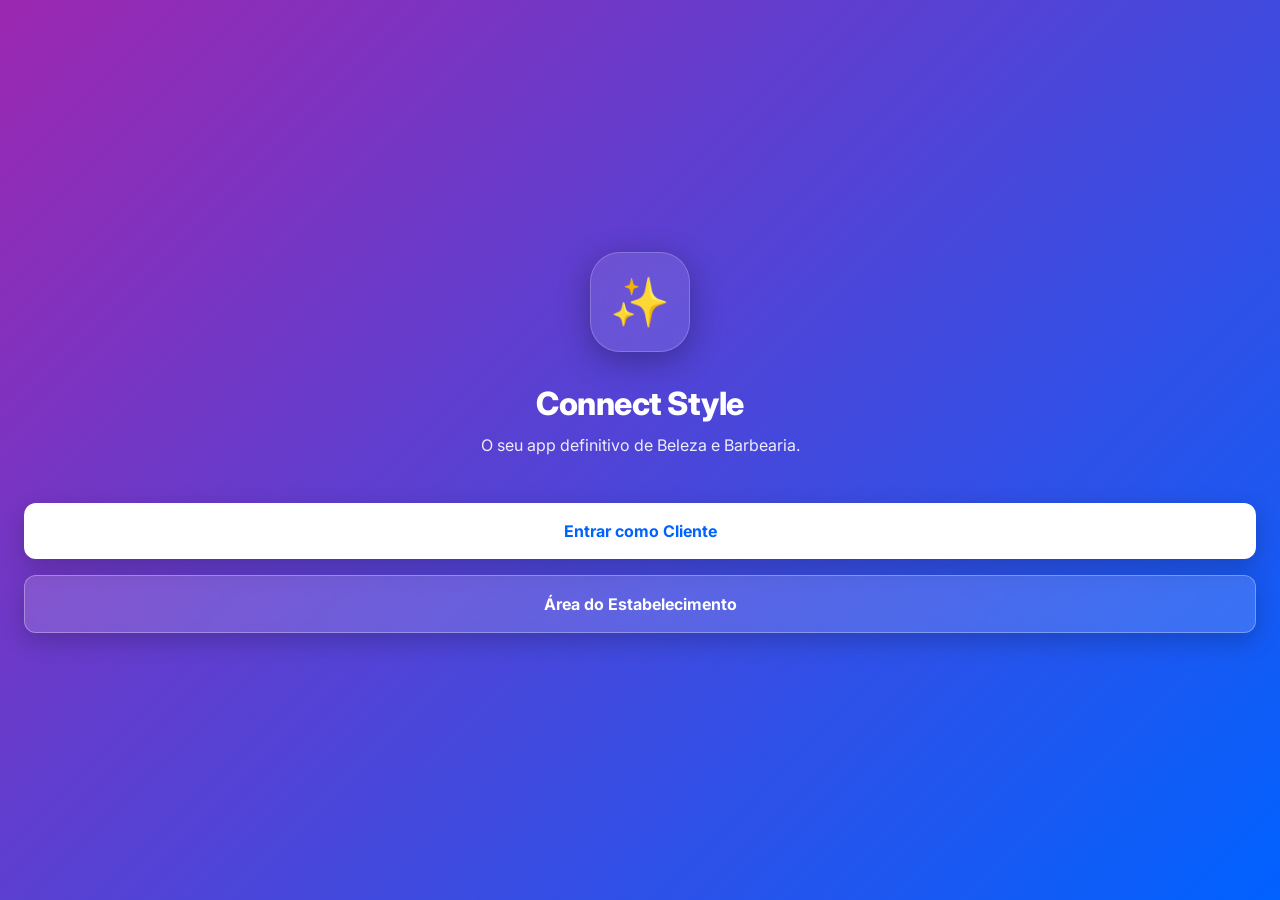
==== commit c858263d: "Update index.html" ====
--- a/index.html
+++ b/index.html
@@ -2,7 +2,7 @@
 <html lang="pt-BR">
 <head>
     <meta charset="UTF-8">
-    <meta name="viewport" content="width=device-width, initial-scale=1.0, maximum-scale=1.0, user-scalable=no">
+    <meta name="viewport" content="width=device-width, initial-scale=1.0, maximum-scale=1.0, user-scalable=no, viewport-fit=cover">
     <title>Barber & Beauty Connect Pro</title>
     
     <link href="https://fonts.googleapis.com/css2?family=Inter:wght@400;500;600;700&display=swap" rel="stylesheet">
@@ -32,8 +32,28 @@
             --radius-lg: 16px;
         }
         
-        body { background-color: #e0e0e0; display: flex; justify-content: center; color: var(--text-main); overflow: hidden; }
-        .app-container { width: 100%; max-width: 420px; height: 100vh; background-color: var(--background-gray); display: flex; flex-direction: column; position: relative; box-shadow: 0 0 20px rgba(0,0,0,0.2); overflow: hidden; }
+        /* AJUSTE PARA ANDROID NATIVO: Fundo 100% da tela, sem bordas ou sombras externas */
+        body { 
+            background-color: var(--background-gray); 
+            display: flex; 
+            justify-content: center; 
+            color: var(--text-main); 
+            overflow: hidden; 
+            width: 100vw;
+            height: 100dvh; /* dvh se adapta perfeitamente ao Android */
+        }
+
+        .app-container { 
+            width: 100%; 
+            max-width: 100%; /* Removido o limite de 420px */
+            height: 100%; 
+            background-color: var(--background-gray); 
+            display: flex; 
+            flex-direction: column; 
+            position: relative; 
+            box-shadow: none; /* Removido para colar nas bordas da tela */
+            overflow: hidden; 
+        }
         
         /* SISTEMA DE TELAS */
         .screen { display: none; flex: 1; overflow-y: auto; padding-bottom: 80px; flex-direction: column; }
